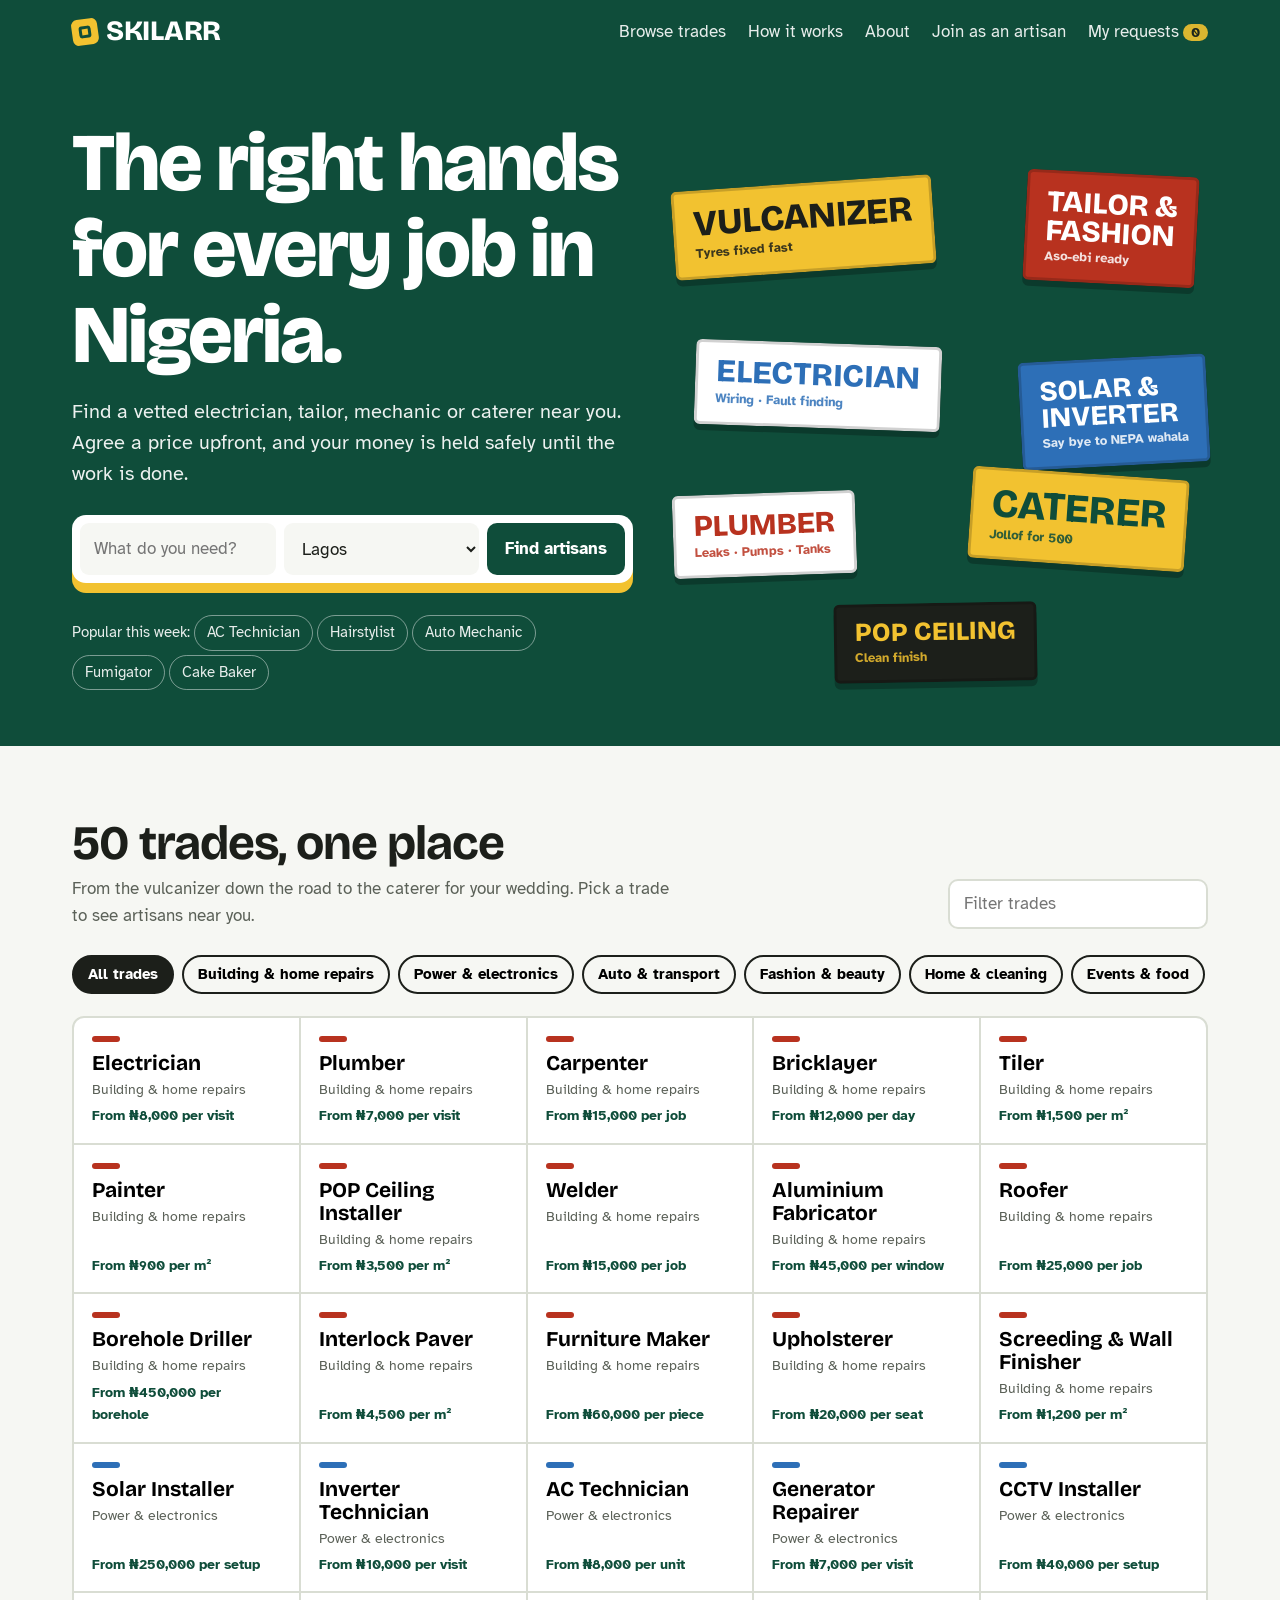
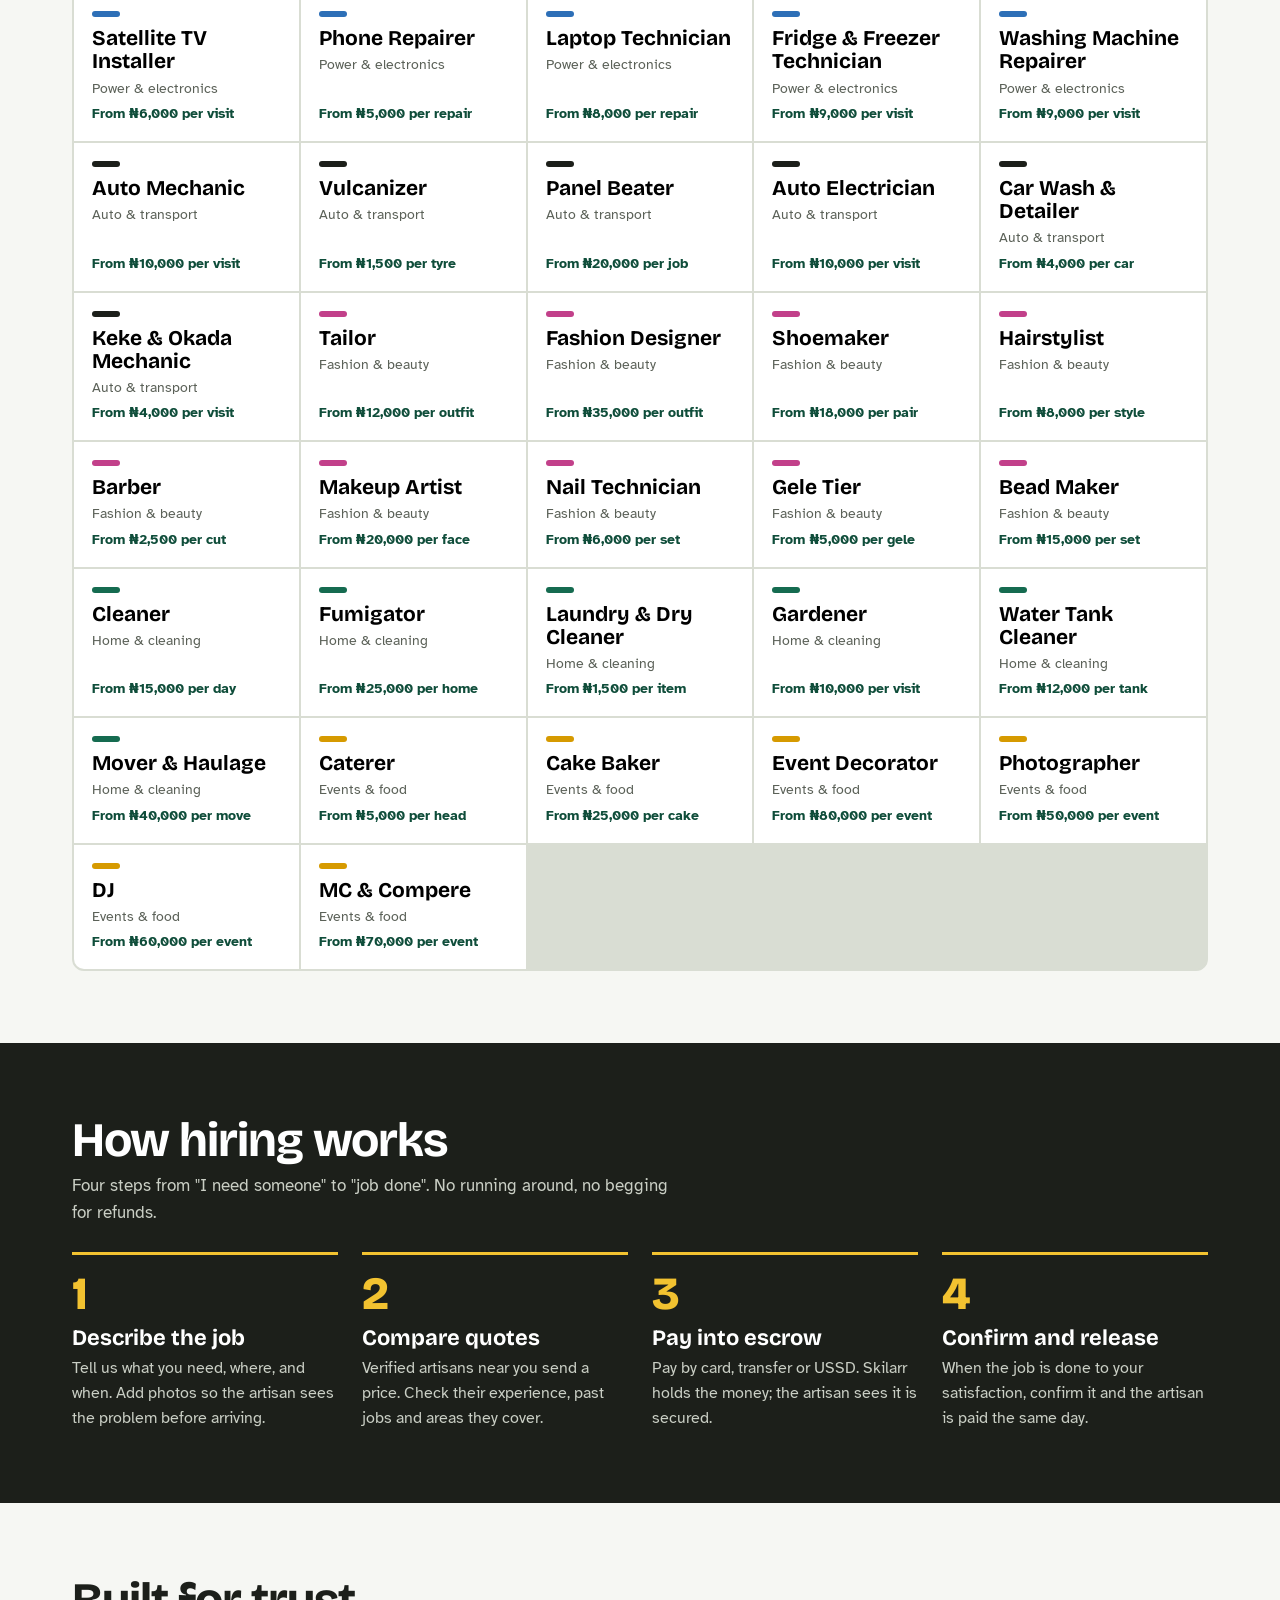
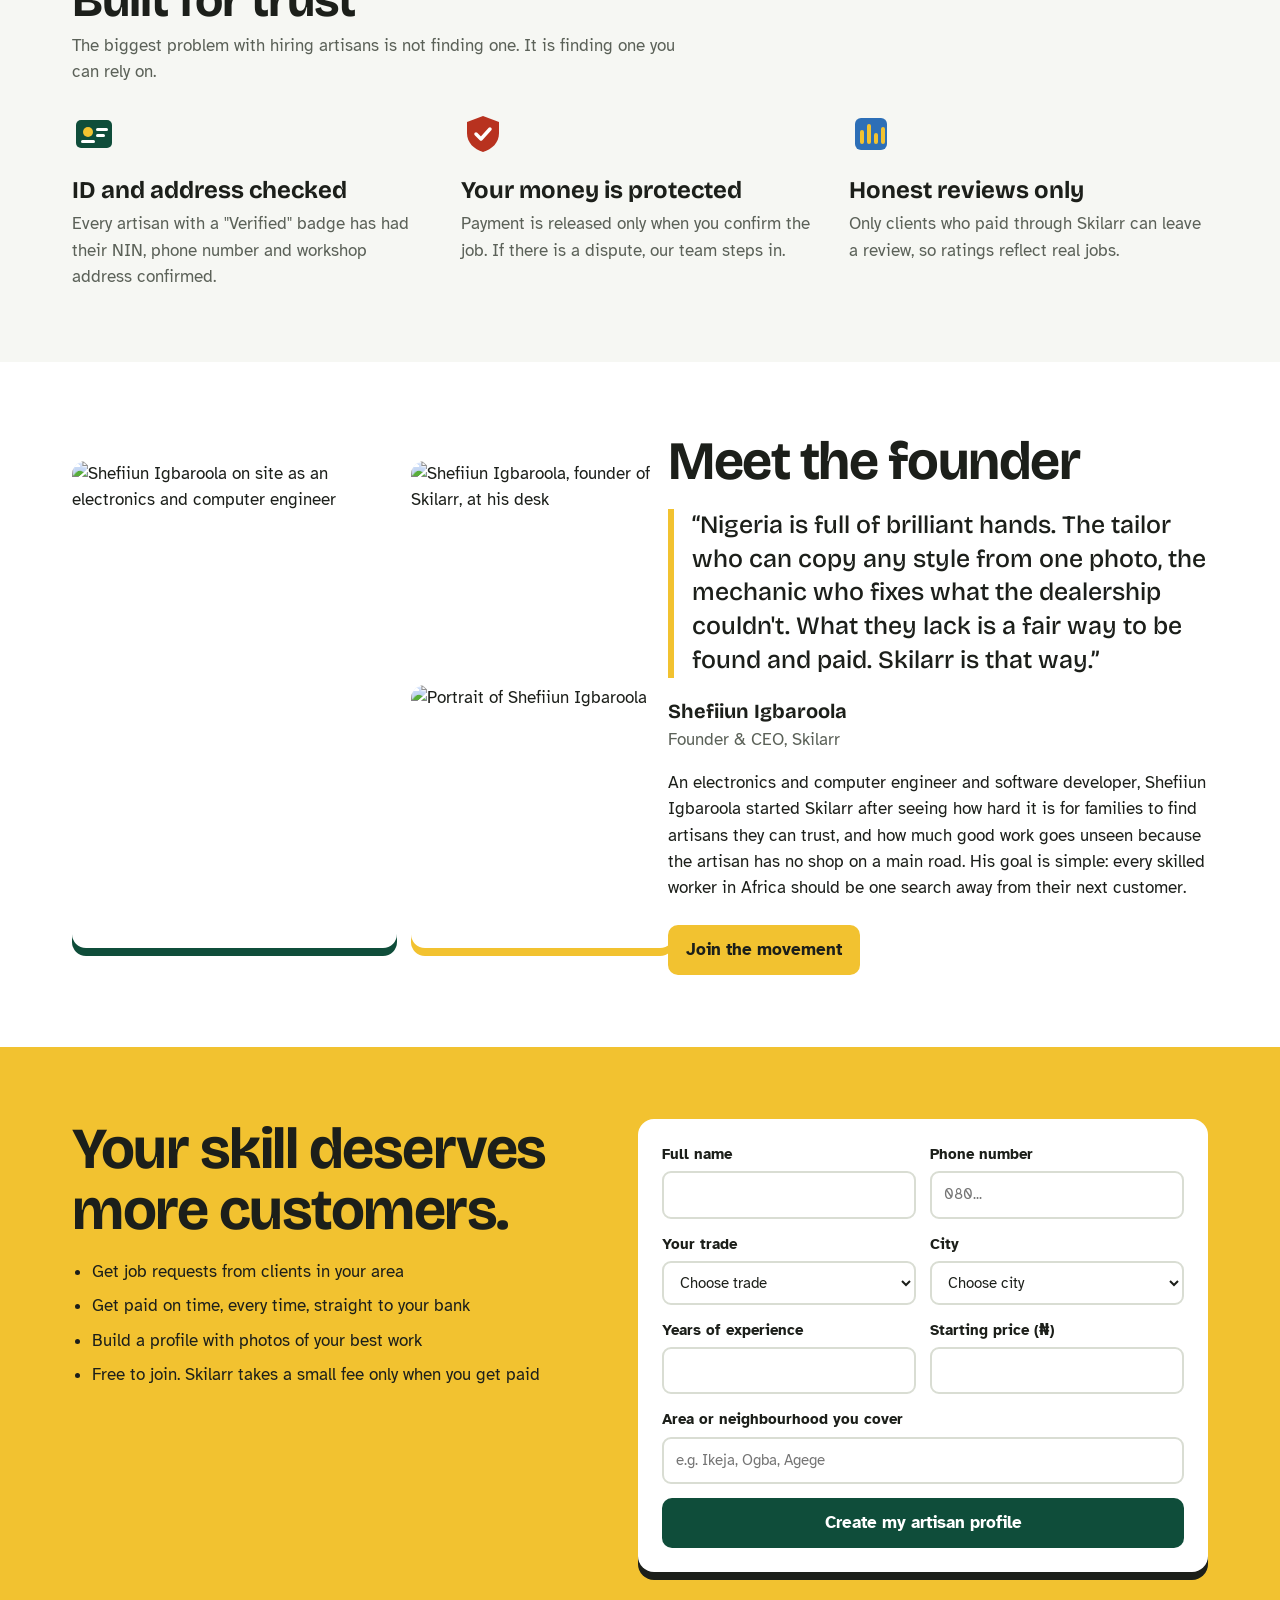
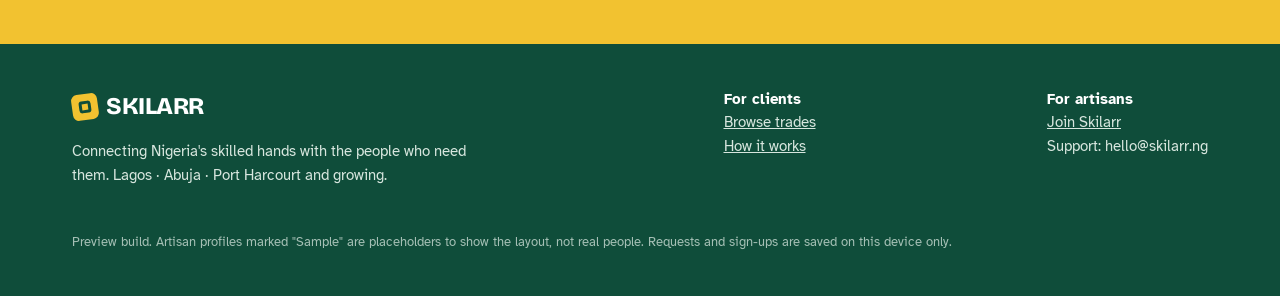
==== index.html @ abd6aa34 "Rename skilarr.html to index.html" ====
<!DOCTYPE html>
<html lang="en">
<head>
<meta charset="utf-8">
<meta name="viewport" content="width=device-width, initial-scale=1">
<title>SKILARR — Hire trusted Nigerian artisans</title>
<link rel="preconnect" href="https://fonts.googleapis.com">
<link rel="preconnect" href="https://fonts.gstatic.com" crossorigin>
<link href="https://fonts.googleapis.com/css2?family=Bricolage+Grotesque:opsz,wght@12..96,500;12..96,700;12..96,800&family=Atkinson+Hyperlegible:wght@400;700&display=swap" rel="stylesheet">
<link rel="stylesheet" href="skilarr.css">
</head>
<body>

<header class="top">
  <div class="wrap">
    <a class="logo" href="#home" aria-label="Skilarr home"><i></i>SKILARR</a>
    <nav class="links">
      <a href="#trades" class="hide-sm">Browse trades</a>
      <a href="#how" class="hide-sm">How it works</a>
      <a href="#founder" class="hide-sm">About</a>
      <a href="#join" class="hide-sm">Join as an artisan</a>
      <a href="#" id="openReqs">My requests<span class="reqcount" id="reqCount">0</span></a>
    </nav>
  </div>
</header>

<main id="home">
<div class="hero">
  <div class="wrap">
    <div>
      <h1>The right hands for every job in Nigeria.</h1>
      <p class="lead">Find a vetted electrician, tailor, mechanic or caterer near you. Agree a price upfront, and your money is held safely until the work is done.</p>
      <form class="search" id="heroSearch" role="search">
        <input id="qTrade" list="tradeList" placeholder="What do you need? e.g. plumber" aria-label="Trade">
        <datalist id="tradeList"></datalist>
        <select id="qCity" aria-label="City"></select>
        <button class="btn" type="submit">Find artisans</button>
      </form>
      <div class="quick">Popular this week:
        <span id="quick"></span>
      </div>
    </div>
    <div class="wall" aria-label="Popular trades">
      <button class="sign s1" data-t="vulcanizer">VULCANIZER<small>Tyres fixed fast</small></button>
      <button class="sign s2" data-t="tailor">TAILOR &amp;<br>FASHION<small>Aso-ebi ready</small></button>
      <button class="sign s3" data-t="electrician">ELECTRICIAN<small>Wiring · Fault finding</small></button>
      <button class="sign s4" data-t="solar-installer">SOLAR &amp;<br>INVERTER<small>Say bye to NEPA wahala</small></button>
      <button class="sign s5" data-t="plumber">PLUMBER<small>Leaks · Pumps · Tanks</small></button>
      <button class="sign s6" data-t="caterer">CATERER<small>Jollof for 500</small></button>
      <button class="sign s7" data-t="pop-ceiling-installer">POP CEILING<small>Clean finish</small></button>
    </div>
  </div>
</div>

<section id="tradeView" aria-live="polite">
  <div class="wrap" id="tradeViewInner"></div>
</section>

<section id="trades">
  <div class="wrap">
    <div class="sec-head">
      <div>
        <h2>50 trades, one place</h2>
        <p>From the vulcanizer down the road to the caterer for your wedding. Pick a trade to see artisans near you.</p>
      </div>
      <input class="tradesearch" id="tradeFilter" placeholder="Filter trades" aria-label="Filter trades">
    </div>
    <div class="filters" id="groupChips" role="group" aria-label="Trade groups"></div>
    <div class="trades" id="tradeGrid"></div>
  </div>
</section>

<section class="how" id="how">
  <div class="wrap">
    <div class="sec-head"><div>
      <h2>How hiring works</h2>
      <p>Four steps from "I need someone" to "job done". No running around, no begging for refunds.</p>
    </div></div>
    <div class="steps">
      <div class="step"><h3>Describe the job</h3><p>Tell us what you need, where, and when. Add photos so the artisan sees the problem before arriving.</p></div>
      <div class="step"><h3>Compare quotes</h3><p>Verified artisans near you send a price. Check their experience, past jobs and areas they cover.</p></div>
      <div class="step"><h3>Pay into escrow</h3><p>Pay by card, transfer or USSD. Skilarr holds the money; the artisan sees it is secured.</p></div>
      <div class="step"><h3>Confirm and release</h3><p>When the job is done to your satisfaction, confirm it and the artisan is paid the same day.</p></div>
    </div>
  </div>
</section>

<section id="trust">
  <div class="wrap">
    <div class="sec-head"><div><h2>Built for trust</h2><p>The biggest problem with hiring artisans is not finding one. It is finding one you can rely on.</p></div></div>
    <div class="trust">
      <div>
        <svg class="ic" viewBox="0 0 44 44"><rect x="4" y="8" width="36" height="28" rx="5" fill="#0F4D3A"/><circle cx="16" cy="20" r="5" fill="#F2C230"/><rect x="24" y="16" width="12" height="3" rx="1.5" fill="#fff"/><rect x="24" y="22" width="9" height="3" rx="1.5" fill="#fff"/><rect x="9" y="28" width="14" height="3" rx="1.5" fill="#fff"/></svg>
        <h3>ID and address checked</h3>
        <p>Every artisan with a "Verified" badge has had their NIN, phone number and workshop address confirmed.</p>
      </div>
      <div>
        <svg class="ic" viewBox="0 0 44 44"><path d="M22 4l16 6v11c0 10-7 16-16 19C13 37 6 31 6 21V10z" fill="#B8321F"/><path d="M15 22l5 5 9-10" stroke="#fff" stroke-width="3.5" fill="none" stroke-linecap="round" stroke-linejoin="round"/></svg>
        <h3>Your money is protected</h3>
        <p>Payment is released only when you confirm the job. If there is a dispute, our team steps in.</p>
      </div>
      <div>
        <svg class="ic" viewBox="0 0 44 44"><rect x="6" y="6" width="32" height="32" rx="6" fill="#2D6FB7"/><path d="M13 30V20M20 30V14M27 30V23M34 30V17" stroke="#F2C230" stroke-width="4" stroke-linecap="round"/></svg>
        <h3>Honest reviews only</h3>
        <p>Only clients who paid through Skilarr can leave a review, so ratings reflect real jobs.</p>
      </div>
    </div>
  </div>
</section>

<section class="founder" id="founder">
  <div class="wrap">
    <div class="f-photos">
      <img class="f-eng" src="skila.jpeg" alt="Shefiiun Igbaroola on site as an electronics and computer engineer" width="700" height="1050" loading="lazy">
      <img class="f-main" src="brokk.jpeg" alt="Shefiiun Igbaroola, founder of Skilarr, at his desk" width="1100" height="880" loading="lazy">
      <img class="f-inset" src="sklaa.jpeg" alt="Portrait of Shefiiun Igbaroola" width="700" height="933" loading="lazy">
    </div>
    <div class="f-text">
      <h2>Meet the founder</h2>
      <blockquote>“Nigeria is full of brilliant hands. The tailor who can copy any style from one photo, the mechanic who fixes what the dealership couldn't. What they lack is a fair way to be found and paid. Skilarr is that way.”</blockquote>
      <p class="f-name"><b>Shefiiun Igbaroola</b><br>Founder &amp; CEO, Skilarr</p>
      <p>An electronics and computer engineer and software developer, Shefiiun Igbaroola started Skilarr after seeing how hard it is for families to find artisans they can trust, and how much good work goes unseen because the artisan has no shop on a main road. His goal is simple: every skilled worker in Africa should be one search away from their next customer.</p>
      <a class="btn alt" href="#join">Join the movement</a>
    </div>
  </div>
</section>

<section class="join" id="join">
  <div class="wrap">
    <div>
      <h2>Your skill deserves more customers.</h2>
      <ul>
        <li>Get job requests from clients in your area</li>
        <li>Get paid on time, every time, straight to your bank</li>
        <li>Build a profile with photos of your best work</li>
        <li>Free to join. Skilarr takes a small fee only when you get paid</li>
      </ul>
    </div>
    <form class="card" id="joinForm" novalidate>
      <label>Full name<input name="name" required autocomplete="name"></label>
      <label>Phone number<input name="phone" required inputmode="tel" placeholder="080..." autocomplete="tel"></label>
      <label>Your trade<select name="trade" id="joinTrade" required></select></label>
      <label>City<select name="city" id="joinCity" required></select></label>
      <label>Years of experience<input name="years" type="number" min="0" max="60" required></label>
      <label>Starting price (₦)<input name="price" type="number" min="0" step="500" required></label>
      <label class="full">Area or neighbourhood you cover<input name="area" placeholder="e.g. Ikeja, Ogba, Agege"></label>
      <p class="err" id="joinErr">Fill in your name, phone, trade, city, years and starting price to create your profile.</p>
      <button class="btn" type="submit">Create my artisan profile</button>
      <p class="ok" id="joinOk"></p>
    </form>
  </div>
</section>
</main>

<footer>
  <div class="wrap">
    <div><span class="logo"><i></i>SKILARR</span><p style="max-width:28em">Connecting Nigeria's skilled hands with the people who need them. Lagos · Abuja · Port Harcourt and growing.</p></div>
    <div><b style="color:#fff">For clients</b><br><a href="#trades">Browse trades</a><br><a href="#how">How it works</a></div>
    <div><b style="color:#fff">For artisans</b><br><a href="#join">Join Skilarr</a><br><span>Support: hello@skilarr.ng</span></div>
    <div style="flex-basis:100%;font-size:13px;opacity:.75">Preview build. Artisan profiles marked "Sample" are placeholders to show the layout, not real people. Requests and sign-ups are saved on this device only.</div>
  </div>
</footer>

<div class="scrim" id="scrim" role="dialog" aria-modal="true">
  <div class="dialog" id="dialog"></div>
</div>

<script src="skilarr.js"></script>
</body>
</html>
---- skilarr.css ----
:root{
  --green:#0F4D3A; --green-2:#156B50; --yellow:#F2C230; --red:#B8321F; --blue:#2D6FB7;
  --paper:#F6F7F3; --ink:#1C1F1A; --muted:#5B6158; --line:#D9DDD3; --white:#fff;
  --display:'Bricolage Grotesque',system-ui,sans-serif; --body:'Atkinson Hyperlegible',system-ui,sans-serif;
}
*{box-sizing:border-box}
html{scroll-behavior:smooth}
body{margin:0;background:var(--paper);color:var(--ink);font:17px/1.55 var(--body)}
a{color:inherit}
:focus-visible{outline:3px solid var(--blue);outline-offset:2px}
.wrap{max-width:1180px;margin:0 auto;padding:0 22px}
h1,h2,h3{font-family:var(--display);line-height:1.05;margin:0}
button{font:inherit;cursor:pointer}
.btn{border:0;border-radius:10px;padding:12px 18px;font-weight:700;background:var(--green);color:#fff}
.btn:hover{background:var(--green-2)}
.btn.alt{background:var(--yellow);color:var(--ink)}
.btn.ghost{background:transparent;border:2px solid var(--ink);color:var(--ink)}

/* header */
header.top{background:var(--green);color:#fff;position:sticky;top:0;z-index:20}
header.top .wrap{display:flex;align-items:center;gap:20px;height:64px}
.logo{font-family:var(--display);font-weight:800;font-size:28px;letter-spacing:-.5px;text-decoration:none;display:flex;align-items:center;gap:8px}
.logo i{display:inline-block;width:26px;height:26px;background:var(--yellow);border-radius:6px;transform:rotate(-8deg);position:relative}
.logo i:after{content:"";position:absolute;inset:7px;border:3px solid var(--green);border-radius:3px}
nav.links{display:flex;gap:22px;margin-left:auto;align-items:center}
nav.links a{text-decoration:none;opacity:.9;white-space:nowrap}
nav.links a:hover{opacity:1;text-decoration:underline}
.reqcount{background:var(--yellow);color:var(--ink);border-radius:20px;padding:0 8px;font-weight:700;font-size:14px;margin-left:4px}
@media(max-width:1000px){nav.links a.hide-sm{display:none}}
.logo{white-space:nowrap}

/* hero */
.hero{background:var(--green);color:#fff;overflow:hidden;padding:56px 0 0}
.hero .wrap{display:grid;grid-template-columns:1.05fr 1fr;gap:40px;align-items:center}
.hero h1{font-size:clamp(44px,6.4vw,84px);font-weight:800;letter-spacing:-2px}
.hero p.lead{font-size:20px;max-width:30em;opacity:.92;margin:18px 0 26px}
.search{background:#fff;border-radius:14px;padding:8px;display:flex;gap:8px;flex-wrap:wrap;box-shadow:0 10px 0 var(--yellow)}
.search input,.search select{flex:1 1 180px;border:0;background:var(--paper);border-radius:9px;padding:13px 14px;font:inherit;color:var(--ink);min-width:0}
.search .btn{flex:0 0 auto}
.hero .quick{margin:28px 0 56px;font-size:15px;opacity:.9}
.hero .quick button{background:transparent;border:1px solid rgba(255,255,255,.5);color:#fff;border-radius:20px;padding:5px 12px;margin:4px 4px 0 0;font-size:15px}
.hero .quick button:hover{background:rgba(255,255,255,.12)}
/* signboard wall */
.wall{position:relative;height:520px}
.sign{position:absolute;font-family:var(--display);font-weight:800;padding:14px 18px 16px;border-radius:6px;line-height:.95;box-shadow:0 6px 0 rgba(0,0,0,.25);border:3px solid rgba(0,0,0,.18);text-align:left;cursor:pointer;transition:transform .2s}
.sign small{display:block;font-family:var(--body);font-weight:700;font-size:13px;margin-top:6px;opacity:.85}
.sign:hover{transform:rotate(0) scale(1.04)!important}
.s1{background:var(--yellow);color:var(--ink);font-size:36px;left:0;top:10px;transform:rotate(-4deg)}
.s2{background:var(--red);color:#fff;font-size:30px;right:2%;top:0;transform:rotate(3deg)}
.s3{background:#fff;color:var(--blue);font-size:32px;left:4%;top:170px;transform:rotate(2deg)}
.s4{background:var(--blue);color:#fff;font-size:28px;right:0;top:185px;transform:rotate(-3deg)}
.s5{background:#fff;color:var(--red);font-size:30px;left:0;top:320px;transform:rotate(-2deg)}
.s6{background:var(--yellow);color:var(--green);font-size:40px;right:4%;top:300px;transform:rotate(4deg)}
.s7{background:var(--ink);color:var(--yellow);font-size:26px;left:30%;top:430px;transform:rotate(-1deg)}
@media(prefers-reduced-motion:no-preference){
  .sign{animation:hang .7s cubic-bezier(.3,1.6,.5,1) backwards}
  .s2{animation-delay:.08s}.s3{animation-delay:.16s}.s4{animation-delay:.24s}.s5{animation-delay:.32s}.s6{animation-delay:.4s}.s7{animation-delay:.48s}
  @keyframes hang{from{opacity:0;translate:0 -40px}}
}
@media(max-width:900px){.hero .wrap{grid-template-columns:1fr}.wall{height:380px}.sign{font-size:26px!important}.s3{top:120px}.s4{top:110px}.s5{top:230px}.s6{top:220px}.s7{top:310px}}

/* sections */
section{padding:72px 0}
.sec-head{display:flex;justify-content:space-between;align-items:end;gap:20px;flex-wrap:wrap;margin-bottom:26px}
.sec-head h2{font-size:clamp(32px,4vw,48px);letter-spacing:-1px}
.sec-head p{margin:8px 0 0;color:var(--muted);max-width:36em}

.filters{display:flex;gap:8px;flex-wrap:wrap;margin-bottom:22px}
.chip{border:2px solid var(--ink);background:transparent;border-radius:30px;padding:6px 14px;font-weight:700;font-size:15px}
.chip[aria-pressed="true"]{background:var(--ink);color:#fff}
.tradesearch{border:2px solid var(--line);border-radius:10px;padding:10px 14px;font:inherit;min-width:260px;background:#fff}

.trades{display:grid;grid-template-columns:repeat(auto-fill,minmax(200px,1fr));gap:2px;background:var(--line);border:2px solid var(--line);border-radius:12px;overflow:hidden}
.trade{background:#fff;border:0;text-align:left;padding:18px 18px 16px;display:flex;flex-direction:column;gap:4px;min-height:118px}
.trade:hover{background:#FFF8DD}
.trade .tn{font-family:var(--display);font-weight:700;font-size:21px;line-height:1.1}
.trade .tg{font-size:14px;color:var(--muted)}
.trade .tp{margin-top:auto;font-size:14px;font-weight:700;color:var(--green)}
.trade .bar{width:28px;height:6px;border-radius:3px;margin-bottom:6px}
.empty{padding:30px;background:#fff;border-radius:12px;text-align:center}

/* trade page */
#tradeView{display:none;background:#fff;border-top:6px solid var(--yellow)}
#tradeView.open{display:block}
.back{background:none;border:0;color:var(--green);font-weight:700;padding:0;margin-bottom:14px}
.tv-head{display:flex;justify-content:space-between;gap:20px;flex-wrap:wrap;align-items:end;margin-bottom:24px}
.tv-head h2{font-size:clamp(36px,5vw,60px);letter-spacing:-1.5px}
.tv-head .city{border:2px solid var(--line);border-radius:10px;padding:10px 12px;font:inherit;background:#fff}
.note{font-size:14px;color:var(--muted);background:var(--paper);border-left:4px solid var(--yellow);padding:10px 14px;border-radius:4px;margin-bottom:22px}
.pros{display:grid;grid-template-columns:repeat(auto-fill,minmax(260px,1fr));gap:18px}
.pro{border:2px solid var(--line);border-radius:14px;padding:20px;display:flex;flex-direction:column;gap:10px;background:#fff}
.pro .top{display:flex;gap:12px;align-items:center}
.av{width:52px;height:52px;border-radius:12px;display:grid;place-items:center;font-family:var(--display);font-weight:800;font-size:20px;color:#fff;flex:0 0 auto}
.pro h3{font-size:20px}
.pro .meta{font-size:14px;color:var(--muted)}
.pro .tags{display:flex;flex-wrap:wrap;gap:6px}
.tag{font-size:13px;background:var(--paper);border-radius:6px;padding:3px 8px}
.tag.v{background:#E3F1EA;color:var(--green);font-weight:700}
.tag.me{background:#FFF1C2}
.pro .price{font-weight:700;font-size:16px}
.pro .btn{margin-top:auto}

/* how */
.how{background:var(--ink);color:#fff}
.how .sec-head p{color:#C9CEC4}
.steps{display:grid;grid-template-columns:repeat(4,1fr);gap:24px;counter-reset:s}
.step{border-top:3px solid var(--yellow);padding-top:16px}
.step:before{counter-increment:s;content:counter(s);font-family:var(--display);font-weight:800;font-size:46px;color:var(--yellow);display:block;line-height:1;margin-bottom:10px}
.step h3{font-size:22px;margin-bottom:6px}
.step p{margin:0;color:#C9CEC4;font-size:16px}
@media(max-width:860px){.steps{grid-template-columns:1fr 1fr}}
@media(max-width:520px){.steps{grid-template-columns:1fr}}

.trust{display:grid;grid-template-columns:repeat(3,1fr);gap:30px}
.trust h3{font-size:24px;margin-bottom:8px}
.trust p{margin:0;color:var(--muted)}
.trust .ic{width:44px;height:44px;margin-bottom:14px}
@media(max-width:760px){.trust{grid-template-columns:1fr}}

/* join */
.join{background:var(--yellow)}
.join .wrap{display:grid;grid-template-columns:1fr 1.1fr;gap:48px;align-items:start}
.join h2{font-size:clamp(36px,4.6vw,58px);letter-spacing:-1.5px}
.join ul{padding-left:20px;margin:18px 0 0}
.join li{margin-bottom:8px}
form.card{background:#fff;border-radius:16px;padding:24px;display:grid;grid-template-columns:1fr 1fr;gap:14px;box-shadow:0 8px 0 var(--ink)}
form label{display:flex;flex-direction:column;gap:5px;font-weight:700;font-size:15px}
form label.full{grid-column:1/-1}
form input,form select,form textarea{font:inherit;font-weight:400;border:2px solid var(--line);border-radius:9px;padding:10px 12px;background:#fff;color:var(--ink)}
form textarea{min-height:90px;resize:vertical}
form .btn{grid-column:1/-1}
.ok{grid-column:1/-1;background:#E3F1EA;color:var(--green);border-radius:9px;padding:12px;font-weight:700;display:none}
.err{color:var(--red);font-size:14px;font-weight:700;grid-column:1/-1;display:none}
@media(max-width:860px){.join .wrap{grid-template-columns:1fr}form.card{grid-template-columns:1fr}}

footer{background:var(--green);color:#D7E6DE;padding:44px 0;font-size:15px}
footer .wrap{display:flex;justify-content:space-between;gap:30px;flex-wrap:wrap}
footer .logo{color:#fff;font-size:24px}

/* dialog */
.scrim{position:fixed;inset:0;background:rgba(15,25,20,.55);display:none;align-items:center;justify-content:center;z-index:50;padding:16px}
.scrim.open{display:flex}
.dialog{background:#fff;border-radius:16px;max-width:560px;width:100%;max-height:92vh;overflow:auto;padding:26px}
@media(prefers-reduced-motion:no-preference){.scrim.open .dialog{animation:pop .22s ease-out}@keyframes pop{from{transform:translateY(16px);opacity:0}}}
.dialog .x{float:right;background:none;border:0;font-size:28px;line-height:1;padding:0 4px}
.dialog h3{font-size:28px;margin-bottom:4px}
.dialog form.card{box-shadow:none;padding:0;margin-top:18px}
.reqs{display:flex;flex-direction:column;gap:12px;margin-top:16px}
.req{border:2px solid var(--line);border-radius:12px;padding:14px}
.req b{font-family:var(--display);font-size:18px}
.req .meta{font-size:14px;color:var(--muted)}
.status{display:inline-block;font-size:13px;font-weight:700;background:#FFF1C2;border-radius:6px;padding:2px 8px;margin-top:6px}

/* founder */
.founder{background:#fff}
.founder .wrap{display:grid;grid-template-columns:1fr 1fr;gap:56px;align-items:center}
.f-photos{display:grid;grid-template-columns:1fr 1fr;grid-template-rows:auto auto;gap:14px}
.f-photos img{width:100%;height:100%;object-fit:cover;display:block;border-radius:14px}
.f-eng{grid-row:1/3;box-shadow:0 8px 0 var(--green)}
.f-main{aspect-ratio:5/4;object-position:center top}
.f-inset{aspect-ratio:1/1;object-position:center 25%;box-shadow:0 8px 0 var(--yellow)}
.f-text h2{font-size:clamp(34px,4.4vw,54px);letter-spacing:-1.5px;margin-bottom:18px}
.f-text blockquote{margin:0 0 18px;font-family:var(--display);font-weight:500;font-size:clamp(20px,2.1vw,25px);line-height:1.35;border-left:6px solid var(--yellow);padding-left:18px}
.f-name{margin:0 0 14px;color:var(--muted)}
.f-name b{color:var(--ink);font-family:var(--display);font-size:20px}
.f-text p{max-width:34em}
.f-text .btn{display:inline-block;text-decoration:none;margin-top:6px}
@media(max-width:860px){.founder .wrap{grid-template-columns:1fr;gap:32px}}
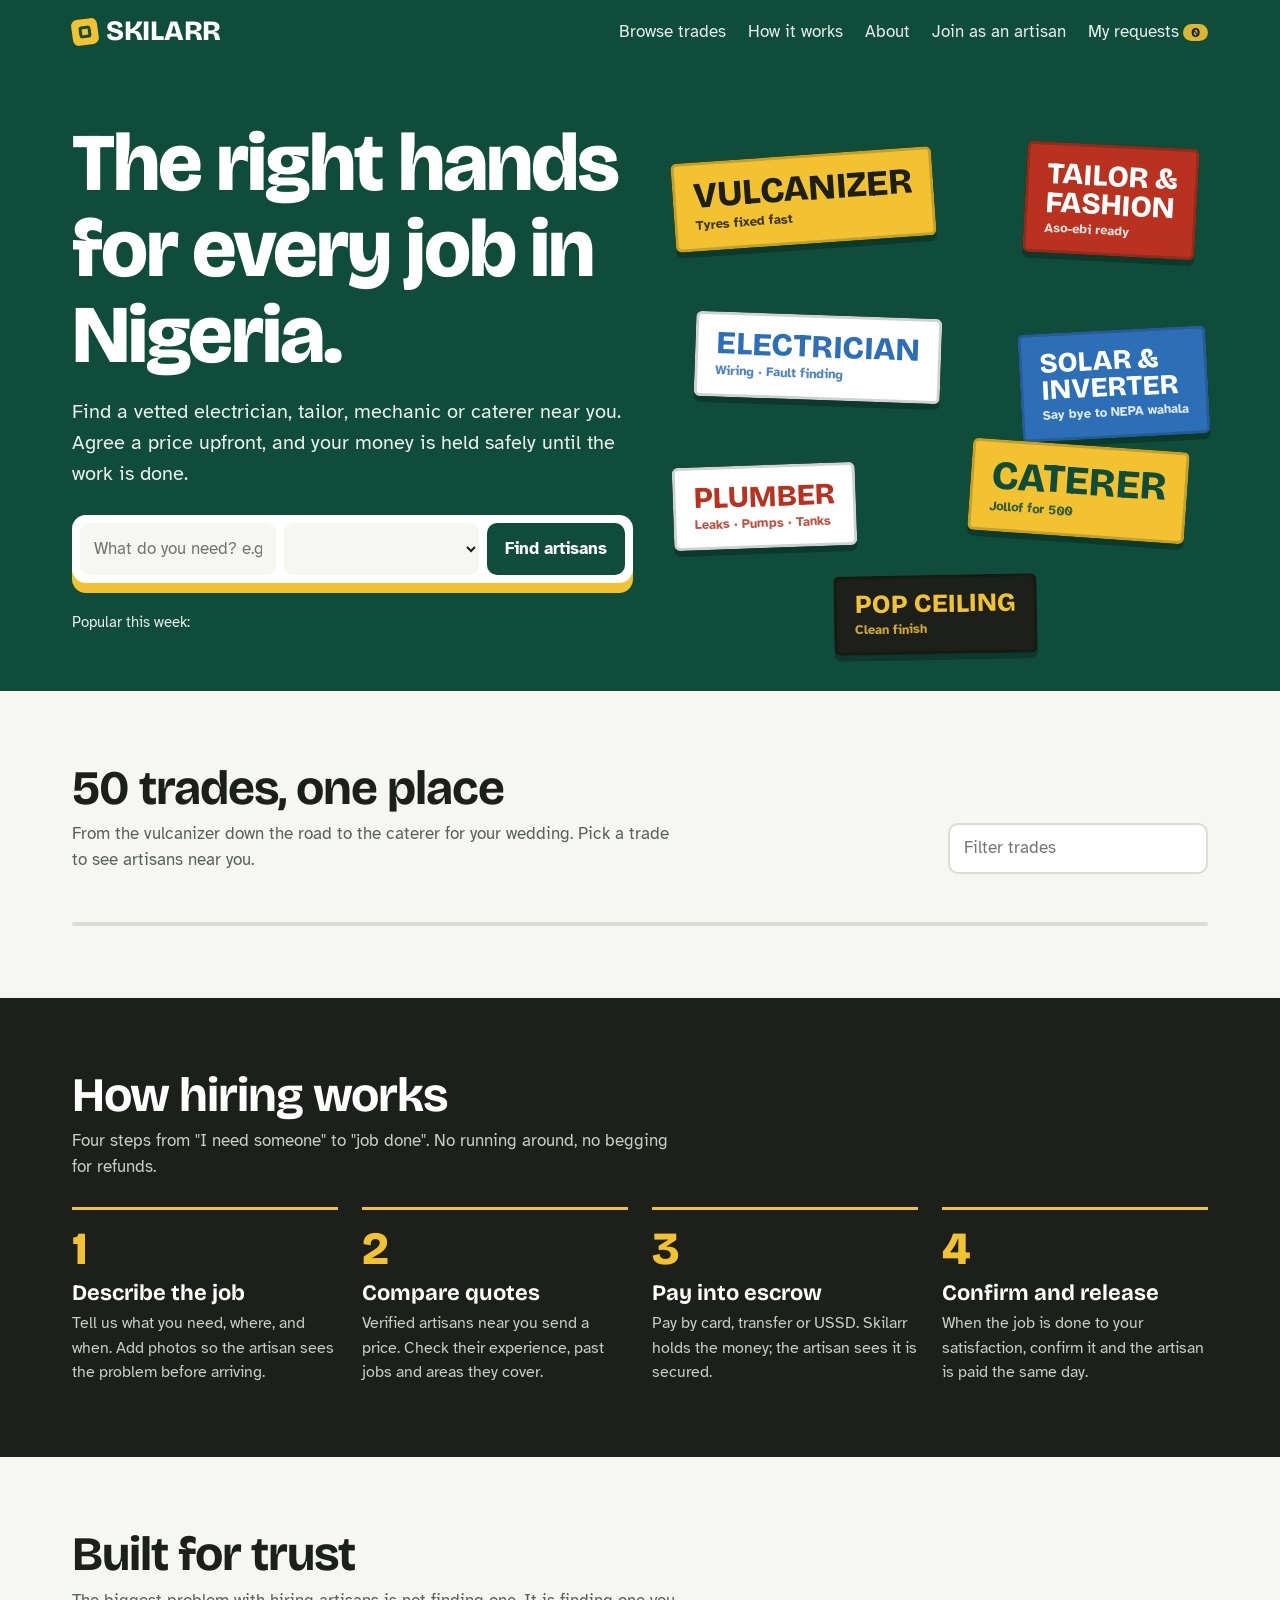
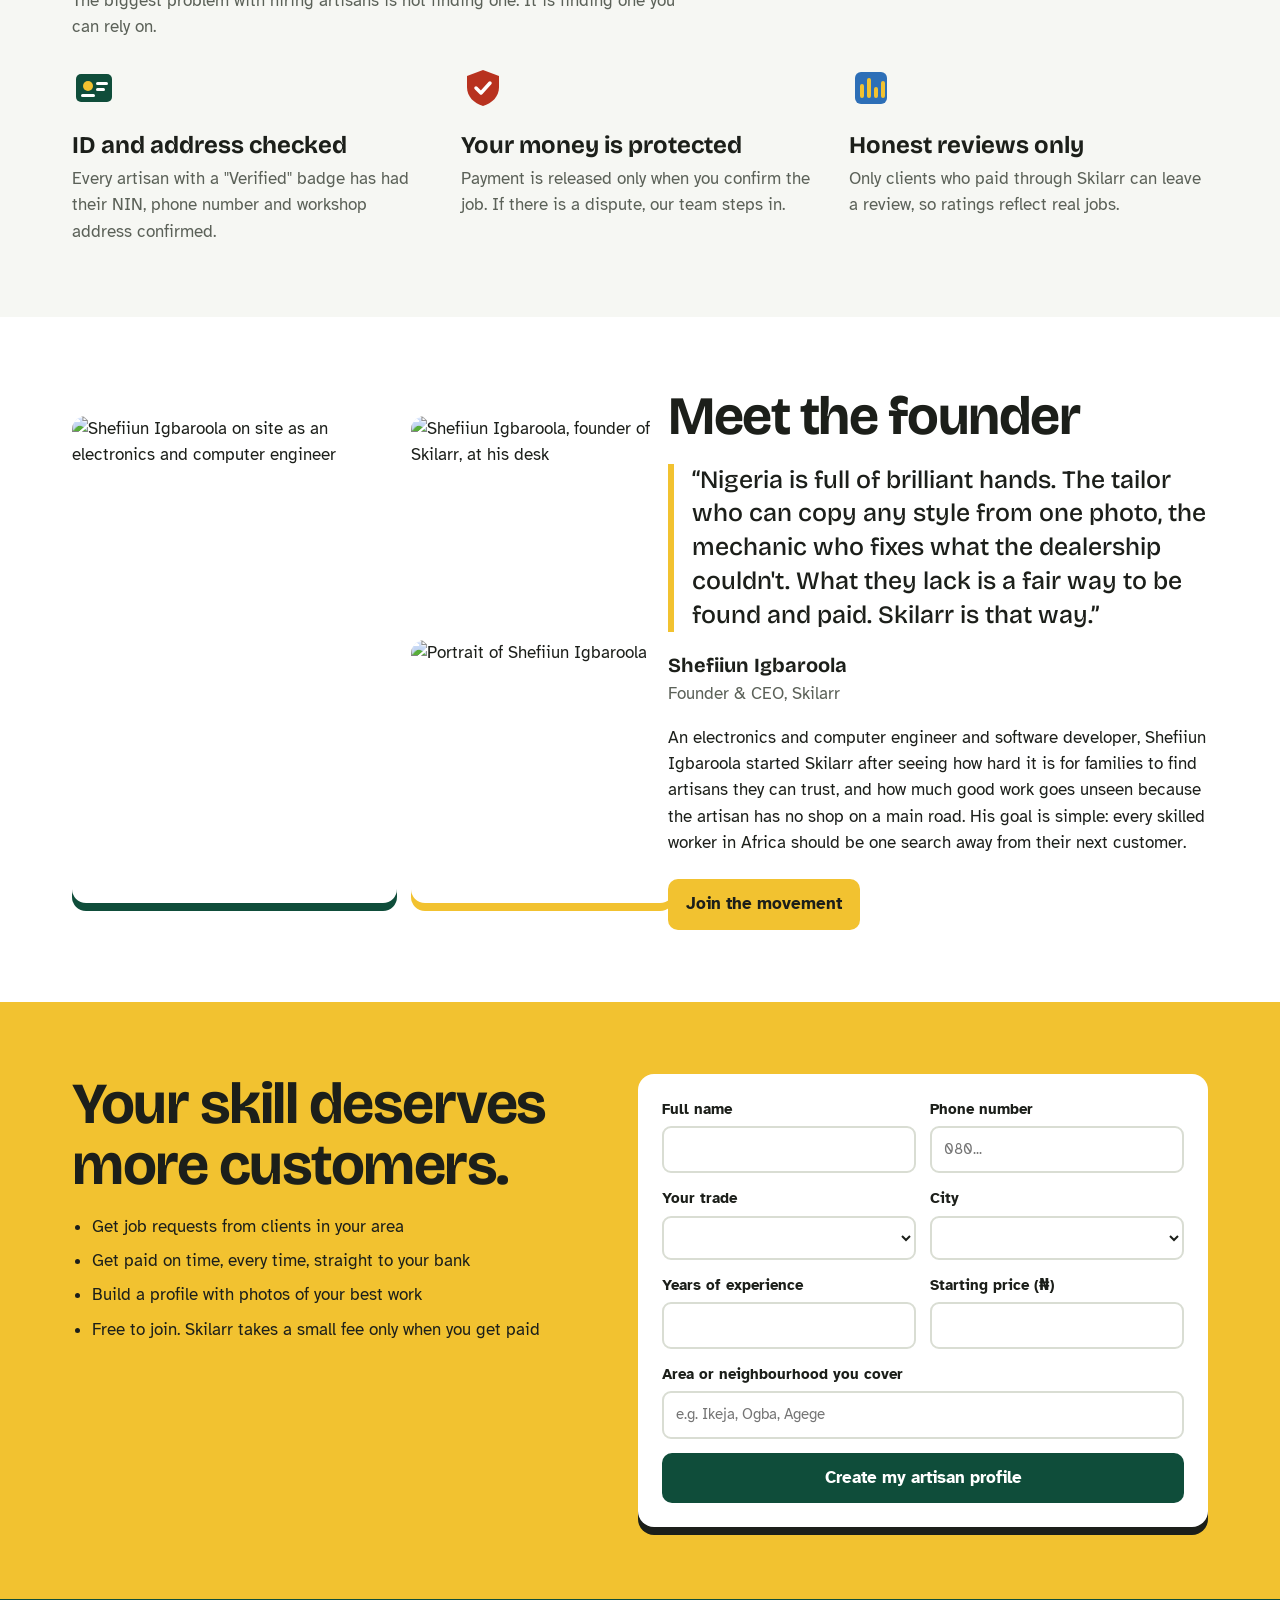
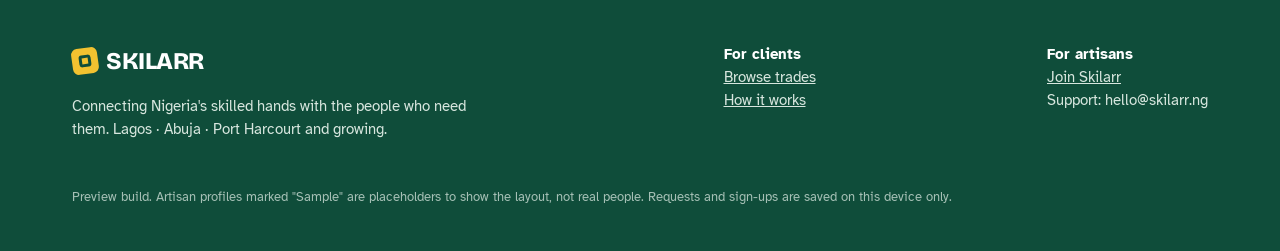
==== commit 36e96b8e: "Update index.html" ====
--- a/index.html
+++ b/index.html
@@ -7,7 +7,7 @@
 <link rel="preconnect" href="https://fonts.googleapis.com">
 <link rel="preconnect" href="https://fonts.gstatic.com" crossorigin>
 <link href="https://fonts.googleapis.com/css2?family=Bricolage+Grotesque:opsz,wght@12..96,500;12..96,700;12..96,800&family=Atkinson+Hyperlegible:wght@400;700&display=swap" rel="stylesheet">
-<link rel="stylesheet" href="skilarr.css">
+<link rel="stylesheet" href="index.css">
 </head>
 <body>
 
@@ -165,6 +165,6 @@
   <div class="dialog" id="dialog"></div>
 </div>
 
-<script src="skilarr.js"></script>
+<script src="index.js"></script>
 </body>
 </html>
--- a/index.css
+++ b/index.css
@@ -0,0 +1,168 @@
+:root{
+  --green:#0F4D3A; --green-2:#156B50; --yellow:#F2C230; --red:#B8321F; --blue:#2D6FB7;
+  --paper:#F6F7F3; --ink:#1C1F1A; --muted:#5B6158; --line:#D9DDD3; --white:#fff;
+  --display:'Bricolage Grotesque',system-ui,sans-serif; --body:'Atkinson Hyperlegible',system-ui,sans-serif;
+}
+*{box-sizing:border-box}
+html{scroll-behavior:smooth}
+body{margin:0;background:var(--paper);color:var(--ink);font:17px/1.55 var(--body)}
+a{color:inherit}
+:focus-visible{outline:3px solid var(--blue);outline-offset:2px}
+.wrap{max-width:1180px;margin:0 auto;padding:0 22px}
+h1,h2,h3{font-family:var(--display);line-height:1.05;margin:0}
+button{font:inherit;cursor:pointer}
+.btn{border:0;border-radius:10px;padding:12px 18px;font-weight:700;background:var(--green);color:#fff}
+.btn:hover{background:var(--green-2)}
+.btn.alt{background:var(--yellow);color:var(--ink)}
+.btn.ghost{background:transparent;border:2px solid var(--ink);color:var(--ink)}
+
+/* header */
+header.top{background:var(--green);color:#fff;position:sticky;top:0;z-index:20}
+header.top .wrap{display:flex;align-items:center;gap:20px;height:64px}
+.logo{font-family:var(--display);font-weight:800;font-size:28px;letter-spacing:-.5px;text-decoration:none;display:flex;align-items:center;gap:8px}
+.logo i{display:inline-block;width:26px;height:26px;background:var(--yellow);border-radius:6px;transform:rotate(-8deg);position:relative}
+.logo i:after{content:"";position:absolute;inset:7px;border:3px solid var(--green);border-radius:3px}
+nav.links{display:flex;gap:22px;margin-left:auto;align-items:center}
+nav.links a{text-decoration:none;opacity:.9;white-space:nowrap}
+nav.links a:hover{opacity:1;text-decoration:underline}
+.reqcount{background:var(--yellow);color:var(--ink);border-radius:20px;padding:0 8px;font-weight:700;font-size:14px;margin-left:4px}
+@media(max-width:1000px){nav.links a.hide-sm{display:none}}
+.logo{white-space:nowrap}
+
+/* hero */
+.hero{background:var(--green);color:#fff;overflow:hidden;padding:56px 0 0}
+.hero .wrap{display:grid;grid-template-columns:1.05fr 1fr;gap:40px;align-items:center}
+.hero h1{font-size:clamp(44px,6.4vw,84px);font-weight:800;letter-spacing:-2px}
+.hero p.lead{font-size:20px;max-width:30em;opacity:.92;margin:18px 0 26px}
+.search{background:#fff;border-radius:14px;padding:8px;display:flex;gap:8px;flex-wrap:wrap;box-shadow:0 10px 0 var(--yellow)}
+.search input,.search select{flex:1 1 180px;border:0;background:var(--paper);border-radius:9px;padding:13px 14px;font:inherit;color:var(--ink);min-width:0}
+.search .btn{flex:0 0 auto}
+.hero .quick{margin:28px 0 56px;font-size:15px;opacity:.9}
+.hero .quick button{background:transparent;border:1px solid rgba(255,255,255,.5);color:#fff;border-radius:20px;padding:5px 12px;margin:4px 4px 0 0;font-size:15px}
+.hero .quick button:hover{background:rgba(255,255,255,.12)}
+/* signboard wall */
+.wall{position:relative;height:520px}
+.sign{position:absolute;font-family:var(--display);font-weight:800;padding:14px 18px 16px;border-radius:6px;line-height:.95;box-shadow:0 6px 0 rgba(0,0,0,.25);border:3px solid rgba(0,0,0,.18);text-align:left;cursor:pointer;transition:transform .2s}
+.sign small{display:block;font-family:var(--body);font-weight:700;font-size:13px;margin-top:6px;opacity:.85}
+.sign:hover{transform:rotate(0) scale(1.04)!important}
+.s1{background:var(--yellow);color:var(--ink);font-size:36px;left:0;top:10px;transform:rotate(-4deg)}
+.s2{background:var(--red);color:#fff;font-size:30px;right:2%;top:0;transform:rotate(3deg)}
+.s3{background:#fff;color:var(--blue);font-size:32px;left:4%;top:170px;transform:rotate(2deg)}
+.s4{background:var(--blue);color:#fff;font-size:28px;right:0;top:185px;transform:rotate(-3deg)}
+.s5{background:#fff;color:var(--red);font-size:30px;left:0;top:320px;transform:rotate(-2deg)}
+.s6{background:var(--yellow);color:var(--green);font-size:40px;right:4%;top:300px;transform:rotate(4deg)}
+.s7{background:var(--ink);color:var(--yellow);font-size:26px;left:30%;top:430px;transform:rotate(-1deg)}
+@media(prefers-reduced-motion:no-preference){
+  .sign{animation:hang .7s cubic-bezier(.3,1.6,.5,1) backwards}
+  .s2{animation-delay:.08s}.s3{animation-delay:.16s}.s4{animation-delay:.24s}.s5{animation-delay:.32s}.s6{animation-delay:.4s}.s7{animation-delay:.48s}
+  @keyframes hang{from{opacity:0;translate:0 -40px}}
+}
+@media(max-width:900px){.hero .wrap{grid-template-columns:1fr}.wall{height:380px}.sign{font-size:26px!important}.s3{top:120px}.s4{top:110px}.s5{top:230px}.s6{top:220px}.s7{top:310px}}
+
+/* sections */
+section{padding:72px 0}
+.sec-head{display:flex;justify-content:space-between;align-items:end;gap:20px;flex-wrap:wrap;margin-bottom:26px}
+.sec-head h2{font-size:clamp(32px,4vw,48px);letter-spacing:-1px}
+.sec-head p{margin:8px 0 0;color:var(--muted);max-width:36em}
+
+.filters{display:flex;gap:8px;flex-wrap:wrap;margin-bottom:22px}
+.chip{border:2px solid var(--ink);background:transparent;border-radius:30px;padding:6px 14px;font-weight:700;font-size:15px}
+.chip[aria-pressed="true"]{background:var(--ink);color:#fff}
+.tradesearch{border:2px solid var(--line);border-radius:10px;padding:10px 14px;font:inherit;min-width:260px;background:#fff}
+
+.trades{display:grid;grid-template-columns:repeat(auto-fill,minmax(200px,1fr));gap:2px;background:var(--line);border:2px solid var(--line);border-radius:12px;overflow:hidden}
+.trade{background:#fff;border:0;text-align:left;padding:18px 18px 16px;display:flex;flex-direction:column;gap:4px;min-height:118px}
+.trade:hover{background:#FFF8DD}
+.trade .tn{font-family:var(--display);font-weight:700;font-size:21px;line-height:1.1}
+.trade .tg{font-size:14px;color:var(--muted)}
+.trade .tp{margin-top:auto;font-size:14px;font-weight:700;color:var(--green)}
+.trade .bar{width:28px;height:6px;border-radius:3px;margin-bottom:6px}
+.empty{padding:30px;background:#fff;border-radius:12px;text-align:center}
+
+/* trade page */
+#tradeView{display:none;background:#fff;border-top:6px solid var(--yellow)}
+#tradeView.open{display:block}
+.back{background:none;border:0;color:var(--green);font-weight:700;padding:0;margin-bottom:14px}
+.tv-head{display:flex;justify-content:space-between;gap:20px;flex-wrap:wrap;align-items:end;margin-bottom:24px}
+.tv-head h2{font-size:clamp(36px,5vw,60px);letter-spacing:-1.5px}
+.tv-head .city{border:2px solid var(--line);border-radius:10px;padding:10px 12px;font:inherit;background:#fff}
+.note{font-size:14px;color:var(--muted);background:var(--paper);border-left:4px solid var(--yellow);padding:10px 14px;border-radius:4px;margin-bottom:22px}
+.pros{display:grid;grid-template-columns:repeat(auto-fill,minmax(260px,1fr));gap:18px}
+.pro{border:2px solid var(--line);border-radius:14px;padding:20px;display:flex;flex-direction:column;gap:10px;background:#fff}
+.pro .top{display:flex;gap:12px;align-items:center}
+.av{width:52px;height:52px;border-radius:12px;display:grid;place-items:center;font-family:var(--display);font-weight:800;font-size:20px;color:#fff;flex:0 0 auto}
+.pro h3{font-size:20px}
+.pro .meta{font-size:14px;color:var(--muted)}
+.pro .tags{display:flex;flex-wrap:wrap;gap:6px}
+.tag{font-size:13px;background:var(--paper);border-radius:6px;padding:3px 8px}
+.tag.v{background:#E3F1EA;color:var(--green);font-weight:700}
+.tag.me{background:#FFF1C2}
+.pro .price{font-weight:700;font-size:16px}
+.pro .btn{margin-top:auto}
+
+/* how */
+.how{background:var(--ink);color:#fff}
+.how .sec-head p{color:#C9CEC4}
+.steps{display:grid;grid-template-columns:repeat(4,1fr);gap:24px;counter-reset:s}
+.step{border-top:3px solid var(--yellow);padding-top:16px}
+.step:before{counter-increment:s;content:counter(s);font-family:var(--display);font-weight:800;font-size:46px;color:var(--yellow);display:block;line-height:1;margin-bottom:10px}
+.step h3{font-size:22px;margin-bottom:6px}
+.step p{margin:0;color:#C9CEC4;font-size:16px}
+@media(max-width:860px){.steps{grid-template-columns:1fr 1fr}}
+@media(max-width:520px){.steps{grid-template-columns:1fr}}
+
+.trust{display:grid;grid-template-columns:repeat(3,1fr);gap:30px}
+.trust h3{font-size:24px;margin-bottom:8px}
+.trust p{margin:0;color:var(--muted)}
+.trust .ic{width:44px;height:44px;margin-bottom:14px}
+@media(max-width:760px){.trust{grid-template-columns:1fr}}
+
+/* join */
+.join{background:var(--yellow)}
+.join .wrap{display:grid;grid-template-columns:1fr 1.1fr;gap:48px;align-items:start}
+.join h2{font-size:clamp(36px,4.6vw,58px);letter-spacing:-1.5px}
+.join ul{padding-left:20px;margin:18px 0 0}
+.join li{margin-bottom:8px}
+form.card{background:#fff;border-radius:16px;padding:24px;display:grid;grid-template-columns:1fr 1fr;gap:14px;box-shadow:0 8px 0 var(--ink)}
+form label{display:flex;flex-direction:column;gap:5px;font-weight:700;font-size:15px}
+form label.full{grid-column:1/-1}
+form input,form select,form textarea{font:inherit;font-weight:400;border:2px solid var(--line);border-radius:9px;padding:10px 12px;background:#fff;color:var(--ink)}
+form textarea{min-height:90px;resize:vertical}
+form .btn{grid-column:1/-1}
+.ok{grid-column:1/-1;background:#E3F1EA;color:var(--green);border-radius:9px;padding:12px;font-weight:700;display:none}
+.err{color:var(--red);font-size:14px;font-weight:700;grid-column:1/-1;display:none}
+@media(max-width:860px){.join .wrap{grid-template-columns:1fr}form.card{grid-template-columns:1fr}}
+
+footer{background:var(--green);color:#D7E6DE;padding:44px 0;font-size:15px}
+footer .wrap{display:flex;justify-content:space-between;gap:30px;flex-wrap:wrap}
+footer .logo{color:#fff;font-size:24px}
+
+/* dialog */
+.scrim{position:fixed;inset:0;background:rgba(15,25,20,.55);display:none;align-items:center;justify-content:center;z-index:50;padding:16px}
+.scrim.open{display:flex}
+.dialog{background:#fff;border-radius:16px;max-width:560px;width:100%;max-height:92vh;overflow:auto;padding:26px}
+@media(prefers-reduced-motion:no-preference){.scrim.open .dialog{animation:pop .22s ease-out}@keyframes pop{from{transform:translateY(16px);opacity:0}}}
+.dialog .x{float:right;background:none;border:0;font-size:28px;line-height:1;padding:0 4px}
+.dialog h3{font-size:28px;margin-bottom:4px}
+.dialog form.card{box-shadow:none;padding:0;margin-top:18px}
+.reqs{display:flex;flex-direction:column;gap:12px;margin-top:16px}
+.req{border:2px solid var(--line);border-radius:12px;padding:14px}
+.req b{font-family:var(--display);font-size:18px}
+.req .meta{font-size:14px;color:var(--muted)}
+.status{display:inline-block;font-size:13px;font-weight:700;background:#FFF1C2;border-radius:6px;padding:2px 8px;margin-top:6px}
+
+/* founder */
+.founder{background:#fff}
+.founder .wrap{display:grid;grid-template-columns:1fr 1fr;gap:56px;align-items:center}
+.f-photos{display:grid;grid-template-columns:1fr 1fr;grid-template-rows:auto auto;gap:14px}
+.f-photos img{width:100%;height:100%;object-fit:cover;display:block;border-radius:14px}
+.f-eng{grid-row:1/3;box-shadow:0 8px 0 var(--green)}
+.f-main{aspect-ratio:5/4;object-position:center top}
+.f-inset{aspect-ratio:1/1;object-position:center 25%;box-shadow:0 8px 0 var(--yellow)}
+.f-text h2{font-size:clamp(34px,4.4vw,54px);letter-spacing:-1.5px;margin-bottom:18px}
+.f-text blockquote{margin:0 0 18px;font-family:var(--display);font-weight:500;font-size:clamp(20px,2.1vw,25px);line-height:1.35;border-left:6px solid var(--yellow);padding-left:18px}
+.f-name{margin:0 0 14px;color:var(--muted)}
+.f-name b{color:var(--ink);font-family:var(--display);font-size:20px}
+.f-text p{max-width:34em}
+.f-text .btn{display:inline-block;text-decoration:none;margin-top:6px}
+@media(max-width:860px){.founder .wrap{grid-template-columns:1fr;gap:32px}}
